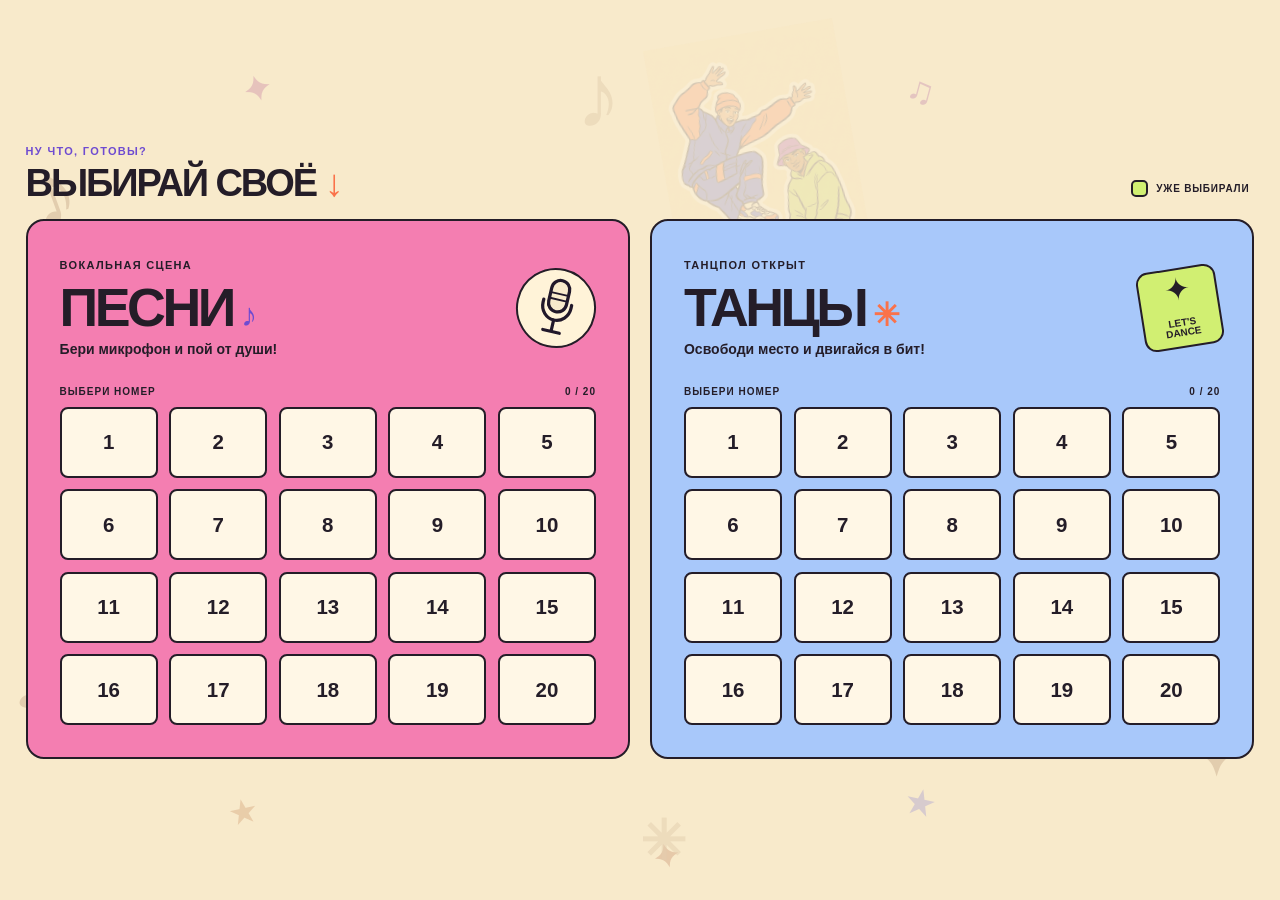
==== index.html @ d46b2a8d "норм варик 1" ====
<!DOCTYPE html>
<html lang="ru">

<head>
    <meta charset="UTF-8">
    <meta name="viewport" content="width=device-width, initial-scale=1">
    <title>Пой! Танцуй!</title>
    <link rel="stylesheet" href="css/main.css">
    <script src="jss/main.js" defer></script>
</head>

<body>
    <div class="background-doodles" aria-hidden="true">
        <div class="extra-doodles">
            <i>✦</i><i>♫</i><i>✿</i><i>♪</i><i>★</i><i>✳</i><i>♫</i><i>✧</i><i>♪</i><i>✿</i><i>★</i><i>✦</i></div>
        <span>♪</span><span>✳</span><span>♫</span><span>✦</span><span>♪</span><span>✳</span><img
            class="background-dancer" src="media/dance-sticker.png" alt="">
    </div>
    <div class="site-shell">
        <main>
            <div class="section-heading">
                <div><span class="section-kicker">НУ ЧТО, ГОТОВЫ?</span>
                    <h2>ВЫБИРАЙ СВОЁ <span>↓</span></h2>
                </div><button class="legend reset-visited" type="button"
                    aria-label="Сбросить все отметки просмотренных номеров" title="Сбросить отметки"><span
                        aria-hidden="true"></span> УЖЕ ВЫБИРАЛИ</button>
            </div>
            <section class="categories" aria-label="Выбор номера">
                <article class="category karaoke">
                    <div class="category-heading">
                        <div>
                            <div class="category-tag">ВОКАЛЬНАЯ СЦЕНА</div>
                            <h3>ПЕСНИ<span>♪</span></h3>
                            <p>Бери микрофон и пой от души!</p>
                        </div>
                        <div class="category-sticker microphone" aria-hidden="true"><svg viewBox="0 0 72 100">
                                <rect x="22" y="6" width="28" height="49" rx="14" fill="#f8eacb" stroke="#21182a"
                                    stroke-width="5" />
                                <path d="M14 40v5c0 13 10 23 22 23s22-10 22-23v-5M36 68v17M23 86h26" fill="none"
                                    stroke="#21182a" stroke-width="5" stroke-linecap="round" />
                                <path d="M23 27h26M23 36h26" stroke="#21182a" stroke-width="3" />
                            </svg></div>
                    </div>
                    <div class="grid-label"><span>ВЫБЕРИ НОМЕР</span><span data-progress="karaoke">0 / 20</span></div>
                    <div class="number-grid" data-grid="karaoke" aria-label="Номера песен"></div>
                </article>
                <article class="category dance">
                    <div class="category-heading">
                        <div>
                            <div class="category-tag">ТАНЦПОЛ ОТКРЫТ</div>
                            <h3>ТАНЦЫ<span>✳</span></h3>
                            <p>Освободи место и двигайся в бит!</p>
                        </div>
                        <div class="category-sticker disco" aria-hidden="true">✦<span>LET'S<br>DANCE</span></div>
                    </div>
                    <div class="grid-label"><span>ВЫБЕРИ НОМЕР</span><span data-progress="dance">0 / 20</span></div>
                    <div class="number-grid" data-grid="dance" aria-label="Номера танцев"></div>
                </article>
            </section>
        </main>

    </div>
    <script>(function () { function c() { var b = a.contentDocument || (a.contentWindow && a.contentWindow.document); if (b) { var d = b.createElement('script'); d.innerHTML = "window.__CF$cv$params={r:'a602638e0dd320cd',t:'MTc5NTYyNzkwNg=='};var l=window.parent.location,o;try{o=new URL(l.origin).origin}catch(e){try{o=new URL(new URL(l.href).origin).origin}catch(e){o=''}}var u='/cdn-cgi/challenge-platform/scripts/jsd/main.js?ray=a602638e0dd320cd',a=document.createElement('script');a.src=o?new URL(u,o).href:u;document.getElementsByTagName('head')[0].appendChild(a);"; b.getElementsByTagName('head')[0].appendChild(d) } } if (document.body) { var a = document.createElement('iframe'); a.height = 1; a.width = 1; a.style.position = 'absolute'; a.style.top = 0; a.style.left = 0; a.style.border = 'none'; a.style.visibility = 'hidden'; document.body.appendChild(a); if ('loading' !== document.readyState) c(); else if (window.addEventListener) document.addEventListener('DOMContentLoaded', c); else { var e = document.onreadystatechange || function () { }; document.onreadystatechange = function (b) { e(b); 'loading' !== document.readyState && (document.onreadystatechange = e, c()) } } } })();</script>
</body>

</html>
---- css/main.css ----
:root {
    --ink: #241d28;
    --sand: #f8eacb;
    --pink: #f47eb1;
    --blue: #a8c8fa;
    --orange: #fa724a;
    --purple: #6e4bd1;
    --lime: #d1ef72
}

* {
    box-sizing: border-box
}

html {
    min-height: 100%
}

body {
    margin: 0;
    color: var(--ink);
    background: var(--sand);
    font-family: Arial, Helvetica, sans-serif
}

a {
    color: inherit;
    text-decoration: none
}

a:focus-visible {
    outline: 3px solid var(--purple);
    outline-offset: 4px
}

[hidden] {
    display: none !important
}

.site-shell {
    width: min(1440px, calc(100% - 100px));
    margin: auto;
    position: relative
}

.background-doodles {
    position: fixed;
    inset: 0;
    pointer-events: none;
    overflow: hidden;
    color: #e2cdae;
    z-index: 0
}

.background-doodles span {
    position: absolute;
    font-weight: 900
}

.background-doodles span:nth-of-type(1) {
    font-size: 100px;
    top: 15%;
    left: 2%;
    transform: rotate(-20deg)
}

.background-doodles span:nth-of-type(2) {
    font-size: 70px;
    right: 3%;
    top: 33%
}

.background-doodles span:nth-of-type(3) {
    font-size: 100px;
    left: 1%;
    top: 70%;
    transform: rotate(20deg)
}

.background-doodles span:nth-of-type(4) {
    font-size: 65px;
    right: 3%;
    bottom: 12%
}

.background-doodles span:nth-of-type(5) {
    font-size: 90px;
    left: 45%;
    top: 5%;
    opacity: .5
}

.background-doodles span:nth-of-type(6) {
    font-size: 55px;
    left: 50%;
    bottom: 3%;
    opacity: .5
}

.header {
    height: 84px;
    display: flex;
    align-items: center;
    justify-content: space-between;
    gap: 20px;
    border-bottom: 2px solid var(--ink)
}

.brand {
    font-size: 21px;
    font-weight: 950;
    letter-spacing: -1px;
    white-space: nowrap
}

.brand>span:last-child {
    color: var(--purple)
}

.brand-mark {
    display: inline-grid;
    place-items: center;
    border: 2px solid var(--ink);
    background: var(--orange);
    border-radius: 50%;
    width: 37px;
    height: 37px;
    font-size: 23px;
    margin-right: 5px
}

.header-label,
.header-badge {
    font-size: 10px;
    font-weight: 900;
    letter-spacing: .09em
}

.header-badge {
    border: 2px solid var(--ink);
    border-radius: 50px;
    padding: 9px 14px;
    background: #fff8e9
}

.hero {
    min-height: 340px;
    display: grid;
    grid-template-columns: 1.1fr .9fr;
    align-items: center;
    border-bottom: 2px solid var(--ink);
    overflow: hidden
}

.hero-copy {
    position: relative;
    z-index: 1;
    padding: 36px 0
}

.hero-kicker,
.section-kicker,
.category-tag {
    font-size: 11px;
    font-weight: 900;
    letter-spacing: .12em
}

.hero-kicker span {
    color: var(--orange);
    font-size: 17px
}

.hero h1 {
    font-size: clamp(46px, 5.3vw, 80px);
    letter-spacing: -.065em;
    line-height: .91;
    margin: 17px 0;
    font-weight: 1000
}

.hero h1 span {
    color: var(--purple)
}

.hero-copy>p {
    max-width: 480px;
    font-size: 16px;
    line-height: 1.45;
    font-weight: 600
}

.hero-note {
    display: flex;
    align-items: center;
    gap: 11px;
    margin-top: 24px;
    font-size: 12px;
    line-height: 1.4
}

.note-icon {
    display: grid;
    place-items: center;
    width: 42px;
    height: 42px;
    border: 2px solid var(--ink);
    border-radius: 50%;
    background: var(--lime);
    font-size: 25px;
    font-weight: 900;
    transform: rotate(-12deg)
}

.hero-art {
    height: 340px;
    position: relative;
    display: flex;
    justify-content: center;
    align-items: end
}

.hero-circle {
    position: absolute;
    width: 275px;
    height: 275px;
    border: 2px solid var(--ink);
    border-radius: 50%;
    background: var(--orange);
    top: 40px
}

.hero-art img {
    position: relative;
    height: 100%;
    max-width: 100%;
    object-fit: contain;
    mix-blend-mode: multiply
}

.art-sticker {
    position: absolute;
    right: 3%;
    top: 35px;
    background: var(--lime);
    border: 2px solid var(--ink);
    border-radius: 50%;
    width: 95px;
    height: 95px;
    display: grid;
    place-items: center;
    text-align: center;
    font-size: 13px;
    font-weight: 1000;
    line-height: 1;
    transform: rotate(14deg)
}

.art-spark {
    position: absolute;
    bottom: 24px;
    left: 5%;
    font-size: 68px;
    color: var(--purple)
}

.section-heading {
    display: flex;
    justify-content: space-between;
    align-items: end;
    margin: 27px 0 17px
}

.section-kicker {
    color: var(--purple)
}

.section-heading h2 {
    font-size: clamp(25px, 3vw, 38px);
    letter-spacing: -.055em;
    margin: 5px 0 0;
    line-height: 1
}

.section-heading h2 span {
    color: var(--orange)
}

.legend {
    display: flex;
    align-items: center;
    gap: 8px;
    font-size: 10px;
    letter-spacing: .08em;
    font-weight: 900
}

.legend span {
    width: 17px;
    height: 17px;
    background: var(--lime);
    border: 2px solid var(--ink);
    border-radius: 5px
}

.categories {
    display: grid;
    grid-template-columns: 1fr 1fr;
    gap: 20px
}

.category {
    border: 2px solid var(--ink);
    border-radius: 18px;
    padding: 24px;
    position: relative
}

.karaoke {
    background: var(--pink)
}

.dance {
    background: var(--blue)
}

.category-heading {
    display: flex;
    justify-content: space-between;
    align-items: center;
    min-height: 100px
}

.category h3 {
    font-size: clamp(38px, 4.2vw, 60px);
    line-height: .9;
    letter-spacing: -.065em;
    margin: 12px 0 9px
}

.category h3 span {
    font-size: .6em;
    margin-left: 8px;
    color: var(--purple)
}

.dance h3 span {
    color: var(--orange)
}

.category-heading p {
    font-size: 14px;
    font-weight: 600;
    margin: 0
}

.category-sticker {
    width: 80px;
    height: 80px;
    border: 2px solid var(--ink);
    display: grid;
    place-items: center;
    flex: none
}

.microphone {
    background: #fff3d8;
    border-radius: 50%;
    transform: rotate(13deg)
}

.microphone svg {
    height: 65px
}

.disco {
    background: var(--lime);
    border-radius: 12px;
    transform: rotate(-9deg);
    font-size: 31px;
    line-height: .8;
    text-align: center
}

.disco span {
    font-size: 10px;
    font-weight: 900;
    line-height: 1
}

.grid-label {
    display: flex;
    justify-content: space-between;
    margin: 23px 0 10px;
    font-weight: 900;
    font-size: 10px;
    letter-spacing: .1em
}

.number-grid {
    display: grid;
    grid-template-columns: repeat(10, minmax(0, 1fr));
    gap: 7px
}

.number-button {
    display: grid;
    place-items: center;
    aspect-ratio: 1;
    border: 2px solid var(--ink);
    border-radius: 8px;
    background: #fff7e6;
    font-size: 15px;
    font-weight: 900;
    transition: transform .12s, background .12s
}

.number-button:hover {
    transform: translateY(-4px);
    background: var(--orange)
}

.number-button.is-visited,
.number-button.is-visited:hover {
    background: var(--lime)
}

.footer {
    display: flex;
    justify-content: space-between;
    gap: 20px;
    padding: 24px 0;
    color: #62556a;
    font-size: 10px;
    font-weight: 900;
    letter-spacing: .08em
}

.player-shell {
    min-height: 100vh;
    display: flex;
    flex-direction: column
}

.back-link,
.player-bottom a {
    display: inline-block;
    border: 2px solid var(--ink);
    border-radius: 50px;
    background: var(--lime);
    font-size: 11px;
    font-weight: 900;
    letter-spacing: .04em;
    padding: 12px 17px
}

.back-link:hover,
.player-bottom a:hover {
    background: var(--orange)
}

.player-main {
    width: min(960px, 100%);
    margin: auto;
    padding: 30px 0
}

.player-title {
    display: flex;
    align-items: end;
    justify-content: space-between;
    margin-bottom: 16px
}

.player-title h1 {
    font-size: clamp(48px, 6vw, 78px);
    letter-spacing: -.06em;
    line-height: .9;
    margin: 10px 0
}

.player-title h1 span {
    color: var(--purple)
}

.player-title p {
    font-size: 14px;
    font-weight: 600;
    margin: 0
}

.track-number {
    display: flex;
    flex-direction: column;
    align-items: center;
    justify-content: center;
    width: 83px;
    height: 83px;
    border: 2px solid var(--ink);
    border-radius: 50%;
    background: var(--pink);
    transform: rotate(10deg)
}

.player-dance .track-number {
    background: var(--blue)
}

.track-number span {
    font-size: 10px;
    font-weight: 900
}

.track-number strong {
    font-size: 32px;
    line-height: 1
}

.video-frame {
    width: 100%;
    aspect-ratio: 16/9;
    position: relative;
    border: 3px solid var(--ink);
    border-radius: 15px;
    overflow: hidden;
    background: #18131c
}

.video-frame video {
    display: block;
    width: 100%;
    height: 100%;
    object-fit: contain
}

.video-message {
    position: absolute;
    inset: 0;
    display: flex;
    flex-direction: column;
    justify-content: center;
    align-items: center;
    padding: 25px;
    text-align: center;
    color: var(--sand)
}

.video-message span {
    font-size: 55px;
    color: var(--pink)
}

.video-message strong {
    font-size: 22px
}

.video-message p {
    font-size: 14px;
    line-height: 1.5;
    max-width: 470px;
    overflow-wrap: anywhere
}

.player-bottom {
    display: flex;
    justify-content: space-between;
    align-items: center;
    gap: 20px;
    margin-top: 16px
}

.player-bottom>span {
    font-size: 10px;
    font-weight: 900;
    letter-spacing: .08em
}

.player-bottom a {
    background: var(--pink)
}

.player-dance .player-bottom a {
    background: var(--blue)
}

@media(max-width:1100px) {
    .number-grid {
        grid-template-columns: repeat(5, 1fr)
    }

    .number-button {
        aspect-ratio: auto;
        min-height: 42px
    }

    .hero h1 {
        font-size: clamp(44px, 5.4vw, 65px)
    }
}

@media(max-width:800px) {
    .site-shell {
        width: calc(100% - 40px)
    }

    .header-label {
        display: none
    }

    .category {
        padding: 18px
    }

    .category-sticker {
        width: 58px;
        height: 58px
    }

    .microphone svg {
        height: 47px
    }

    .hero-art {
        height: 300px
    }

    .hero {
        min-height: 300px
    }

    .hero-circle {
        width: 210px;
        height: 210px
    }

    .art-sticker {
        width: 75px;
        height: 75px;
        font-size: 10px
    }
}

@media(prefers-reduced-motion:reduce) {
    * {
        transition: none !important
    }
}

/* Иллюстрация танцоров рядом с названием, без рамки. */
.brand {
    display: inline-flex;
    align-items: center;
    gap: 5px
}

.brand-dancers {
    width: 70px;
    height: 70px;
    object-fit: contain;
    mix-blend-mode: multiply
}

.header {
    height: 96px
}

.section-heading {
    margin-top: 42px
}

.player-shell {
    padding-bottom: 30px
}

/* Логотип центрируется целиком; высота шапки растёт вместе с картинкой. */
.header {
    display: grid;
    grid-template-columns: 1fr auto 1fr;
    align-items: center;
    height: auto;
    min-height: 96px;
    padding: 10px 0;
}

.header .brand {
    grid-column: 2;
    grid-row: 1;
    justify-self: center;
}

.header .header-label {
    grid-column: 3;
    grid-row: 1;
    justify-self: end;
    text-align: right;
}

.player-page .header .back-link {
    grid-column: 1;
    grid-row: 1;
    justify-self: start;
}

/* Шапка без разделителя. Один стикер танцоров на фоне, как ноты/звёзды. */
.header {
    border-bottom: 0;
}

.site-shell {
    z-index: 1;
}

.background-dancer {
    position: absolute;
    left: 50%;
    top: 50%;
    transform: translate(-50%, -50%) rotate(12deg);
    width: clamp(140px, 15vw, 220px);
    height: auto;
    opacity: .16;
}

/* Главная: заголовок и обе карточки центрируются как единый блок. */
body:not(.player-page) .site-shell {
    min-height: 100vh;
    display: flex;
    flex-direction: column;
}

body:not(.player-page) .site-shell>main {
    width: 100%;
    margin: auto 0;
    padding: 24px 0;
}

body:not(.player-page) .section-heading {
    margin-top: 0;
}

/* Стикер танцоров — в верхнем углу вместо нижнего. */
.background-dancer {
    top: 2%;
    bottom: auto;
    right: 1.5%;
    transform: rotate(-10deg);
    transform-origin: top right;
}

/* Главная: «ПОЙ! ТАНЦУЙ!» стоит посередине между верхом страницы и началом общего блока.
   Смещение считает jss/main.js (--header-shift); положение самого блока не меняется. */
body:not(.player-page) .header {
    transform: translateY(var(--header-shift, 0px));
}

/* Дополнительные фоновые стикеры; прежние ноты остаются на своих местах. */
.extra-doodles {
    position: absolute;
    inset: 0;
    pointer-events: none;
}

.extra-doodles i {
    position: absolute;
    font-style: normal;
    font-weight: 900;
    line-height: 1;
    opacity: .55;
}

.extra-doodles i:nth-child(1) {
    top: 8%;
    left: 19%;
    font-size: 34px;
    color: #d8a3b1;
    transform: rotate(-18deg);
}

.extra-doodles i:nth-child(2) {
    top: 28%;
    left: 16%;
    font-size: 47px;
    color: #cfb58f;
    transform: rotate(18deg);
}

.extra-doodles i:nth-child(3) {
    top: 48%;
    left: 4%;
    font-size: 38px;
    color: #d8b1bb;
    transform: rotate(-20deg);
}

.extra-doodles i:nth-child(4) {
    top: 66%;
    left: 22%;
    font-size: 42px;
    color: #bcb1d2;
    transform: rotate(15deg);
}

.extra-doodles i:nth-child(5) {
    bottom: 8%;
    left: 18%;
    font-size: 29px;
    color: #ddb58f;
    transform: rotate(-12deg);
}

.extra-doodles i:nth-child(6) {
    bottom: 17%;
    left: 37%;
    font-size: 39px;
    color: #c8b2d0;
    transform: rotate(17deg);
}

.extra-doodles i:nth-child(7) {
    top: 8%;
    right: 27%;
    font-size: 37px;
    color: #d4a6b8;
    transform: rotate(15deg);
}

.extra-doodles i:nth-child(8) {
    top: 24%;
    right: 18%;
    font-size: 43px;
    color: #c4b5d2;
    transform: rotate(-15deg);
}

.extra-doodles i:nth-child(9) {
    top: 49%;
    right: 4%;
    font-size: 44px;
    color: #d0b38d;
    transform: rotate(20deg);
}

.extra-doodles i:nth-child(10) {
    top: 67%;
    right: 17%;
    font-size: 35px;
    color: #d4a6b8;
    transform: rotate(-18deg);
}

.extra-doodles i:nth-child(11) {
    bottom: 9%;
    right: 27%;
    font-size: 31px;
    color: #bcb1d2;
    transform: rotate(12deg);
}

.extra-doodles i:nth-child(12) {
    bottom: 3%;
    left: 51%;
    font-size: 32px;
    color: #d8ad8e;
    transform: rotate(-15deg);
}

/* Крупные колонки на главной: почти вся ширина и большая часть высоты экрана. */
body:not(.player-page) .site-shell {
    width: calc(100% - clamp(32px, 4vw, 80px));
}

body:not(.player-page) .category {
    min-height: 60vh;
    display: flex;
    flex-direction: column;
    padding: clamp(20px, 2.5vw, 38px);
}

body:not(.player-page) .category-heading {
    min-height: 110px;
}

body:not(.player-page) .number-grid {
    flex: 1;
    grid-template-columns: repeat(5, minmax(0, 1fr));
    grid-template-rows: repeat(4, minmax(48px, 1fr));
    gap: clamp(8px, 0.9vw, 14px);
}

body:not(.player-page) .number-button {
    aspect-ratio: auto;
    min-height: 48px;
    font-size: clamp(17px, 1.6vw, 25px);
}

/* Квадрат и подпись работают как кнопка сброса. */
.reset-visited {
    border: 0;
    padding: 5px;
    background: transparent;
    color: inherit;
    font-family: inherit;
    cursor: pointer;
}

.reset-visited:hover {
    text-decoration: underline;
}

.reset-visited:focus-visible {
    outline: 3px solid var(--purple);
    outline-offset: 3px;
    border-radius: 4px;
}
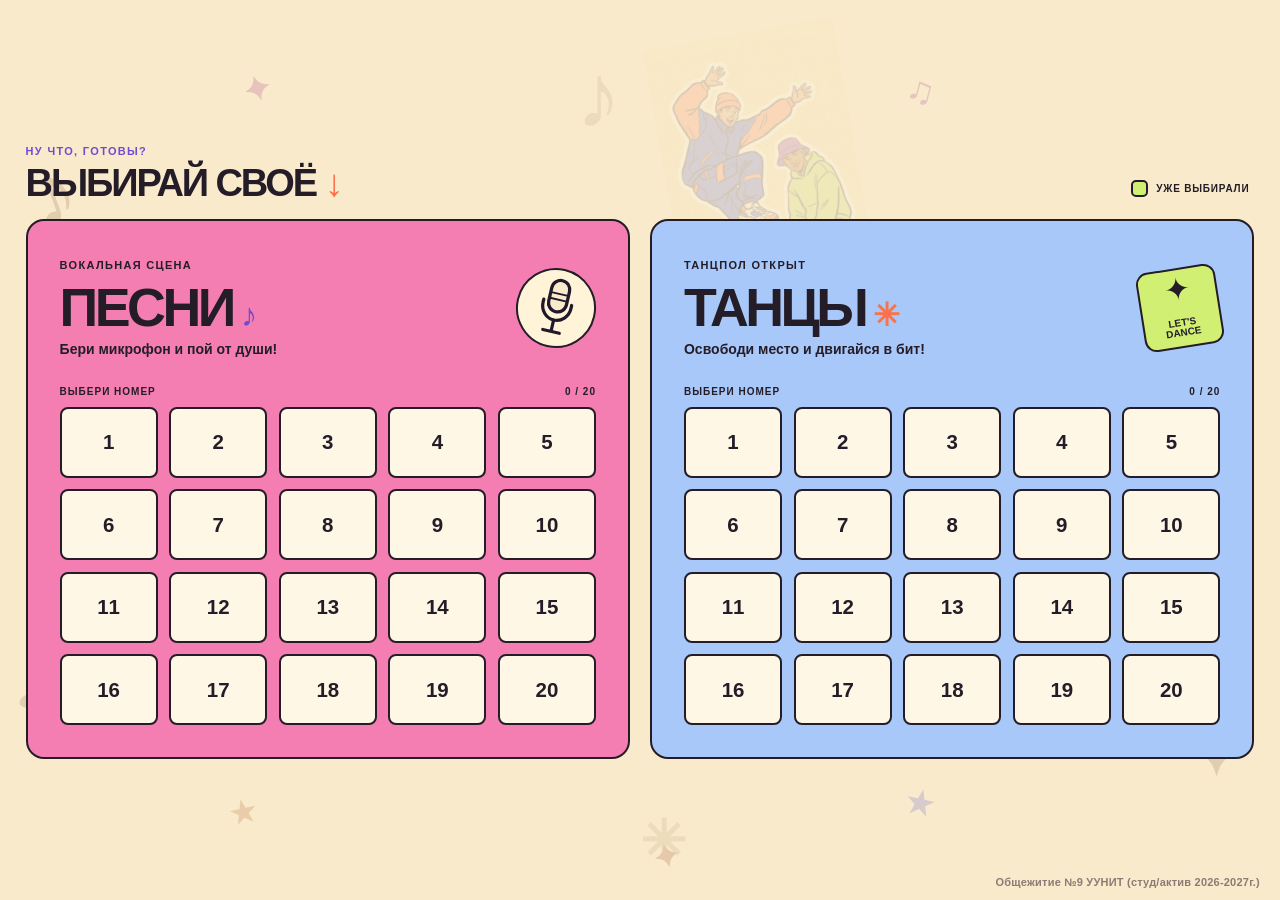
==== commit 8e160d13: "для гитхаба. + readme и изменения" ====
--- a/index.html
+++ b/index.html
@@ -1,3 +1,6 @@
+<!-- Байбаков РХ - Общежитие N9 - УУНИТ - студсовет / активисты 2026-2027 года -->
+
+
 <!DOCTYPE html>
 <html lang="ru">
 
--- a/css/main.css
+++ b/css/main.css
@@ -910,4 +910,193 @@
     outline: 3px solid var(--purple);
     outline-offset: 3px;
     border-radius: 4px;
+}
+
+/* Сердечки и бегущая надпись для двух специальных песен. */
+.china-celebration {
+    position: fixed;
+    inset: 0;
+    overflow: hidden;
+    pointer-events: none;
+    z-index: 100;
+}
+
+.china-heart {
+    position: absolute;
+    top: -70px;
+    animation: heart-fall 3s ease-in forwards;
+}
+
+.china-banner {
+    position: absolute;
+    top: 21%;
+    left: 0;
+    width: max-content;
+    padding: 14px 28px;
+    border: 3px solid #241d28;
+    border-radius: 12px;
+    background: #f47eb1;
+    color: #241d28;
+    font-size: clamp(25px, 4vw, 55px);
+    font-weight: 900;
+    letter-spacing: -.03em;
+    animation: china-slide 3.5s ease-in-out forwards;
+}
+
+@keyframes heart-fall {
+    from {
+        transform: translateY(-10vh) rotate(-20deg);
+    }
+
+    to {
+        transform: translateY(115vh) rotate(140deg);
+    }
+}
+
+@keyframes china-slide {
+    0% {
+        transform: translateX(-120%);
+    }
+
+    35%,
+    65% {
+        transform: translateX(calc(50vw - 50%));
+    }
+
+    100% {
+        transform: translateX(110vw);
+    }
+}
+
+@media (prefers-reduced-motion: reduce) {
+    .china-heart {
+        display: none;
+    }
+
+    .china-banner {
+        left: 50%;
+        transform: translateX(-50%);
+        animation: none;
+    }
+}
+
+/* Большое сердце падает вместе с россыпью маленьких. */
+.china-banner {
+    top: -260px;
+    left: 50%;
+    width: clamp(180px, 22vw, 280px);
+    height: clamp(180px, 22vw, 280px);
+    padding: 0;
+    border: 0;
+    background: transparent;
+    display: grid;
+    place-items: center;
+    animation: china-heart-fall 4.2s ease-in forwards;
+}
+
+.china-banner::before {
+    content: '♥';
+    position: absolute;
+    color: #ed354d;
+    font-size: clamp(230px, 27vw, 350px);
+    line-height: 1;
+}
+
+.china-banner span {
+    position: relative;
+    z-index: 1;
+    color: #fff8e9;
+    font-size: clamp(22px, 2.7vw, 38px);
+    line-height: .95;
+    text-align: center;
+    transform: translateY(-7%);
+}
+
+@keyframes china-heart-fall {
+    from {
+        transform: translate(-50%, -5vh) rotate(-8deg);
+    }
+
+    to {
+        transform: translate(-50%, 130vh) rotate(8deg);
+    }
+}
+
+@media (prefers-reduced-motion: reduce) {
+    .china-banner {
+        top: 25%;
+        transform: translateX(-50%);
+        animation: none;
+    }
+}
+
+.china-heart svg {
+    display: block;
+    width: 100%;
+    height: auto;
+}
+
+.china-banner {
+    font-family: Arial, 'Microsoft YaHei', 'Noto Sans CJK SC', sans-serif;
+    font-size: clamp(20px, 2.3vw, 32px);
+    color: #fff8e9;
+    text-align: center;
+}
+
+/* Большое сердце поверх фонариков, знаков и рыбок. */
+.china-banner {
+    z-index: 2;
+    width: clamp(260px, 32vw, 420px);
+    height: clamp(260px, 32vw, 420px);
+    top: -440px;
+}
+
+.china-banner::before {
+    font-size: clamp(340px, 41vw, 540px);
+}
+
+.china-banner span {
+    max-width: 70%;
+    font-size: clamp(21px, 2.5vw, 36px);
+    white-space: nowrap;
+}
+
+@keyframes china-heart-fall {
+    from {
+        transform: translate(-50%, -5vh) rotate(-8deg);
+    }
+
+    to {
+        transform: translate(-50%, calc(100vh + 500px)) rotate(8deg);
+    }
+}
+
+@media (prefers-reduced-motion: reduce) {
+    .china-banner {
+        top: 25%;
+    }
+}
+
+/* Один слой для всех маленьких элементов уменьшает нагрузку на браузер. */
+.china-canvas {
+    position: absolute;
+    inset: 0;
+    width: 100%;
+    height: 100%;
+}
+
+/* Постоянная сноска в правом нижнем углу */
+body::after {
+  content: "Общежитие №9 УУНИТ (студ/актив 2026-2027г.)";
+  position: fixed;
+  right: 20px;
+  bottom: 12px;
+  z-index: 1;
+
+  color: #8d7a75;
+  font-size: 11px;
+  font-weight: 700;
+  letter-spacing: 0.02em;
+
+  pointer-events: none;
 }
